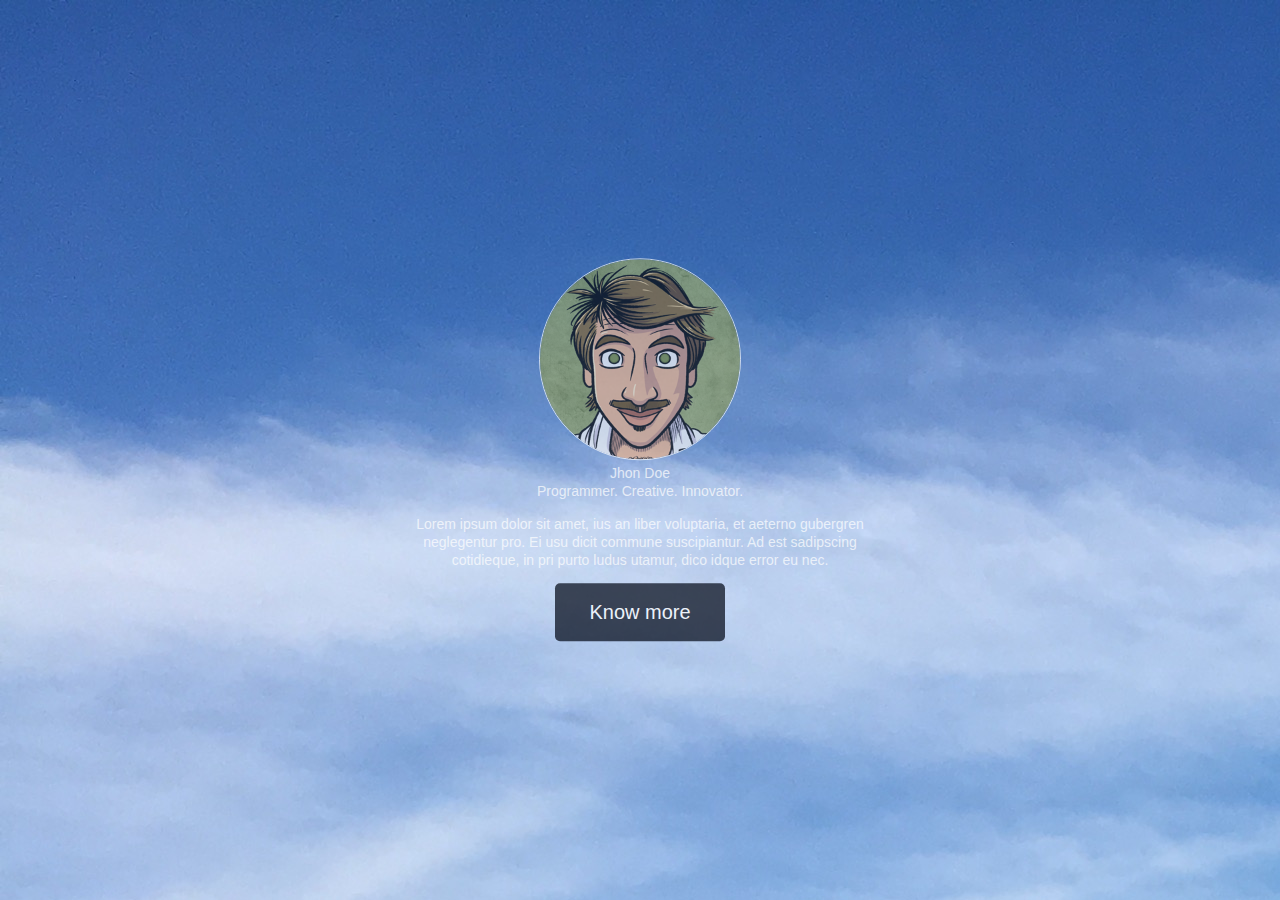
==== index.html @ 94778687 "first commit" ====
<!DOCTYPE html>
<html>
<head>
    <title>Title of the document</title>
    <link rel="stylesheet" href="css/all.css">
    <link href='https://fonts.googleapis.com/css?family=Open+Sans' rel='stylesheet' type='text/css'>
</head>

<body class="index">
<!-- Greeting box section -->
<div class="greeting-box">
    <img src="images/avatar.jpg">
    <p1 class="greeting-box">Jhon Doe</p1>
    <p2 class="greeting-box">Programmer. Creative. Innovator.</p2>
    <p class="greeting-box">Lorem ipsum dolor sit amet, ius an liber voluptaria, et aeterno gubergren neglegentur pro.
        Ei usu dicit commune
        suscipiantur. Ad est sadipscing cotidieque, in pri purto ludus utamur, dico idque error eu nec.
    </p>
    <a href="inner.html" id="know-more">Know more </a>
</div>
</body>
</html>
---- css/all.css ----
/* Each section must be commented*/
article {
    display: block;
    background-color: chartreuse;
    opacity: 0.7;
}

article:hover {
    opacity: 1.0;
}

/* Each section must be commented*/
nav {
    display: block;
    overflow: visible;
    background-color: azure;
    opacity: 0.7;
}

nav:hover {
    opacity: 1.0;
}

/* Each section must be commented*/
form {
    display: block;
    overflow: visible;
    background-color: beige;
    opacity: 0.7;
}

form:hover {
    opacity: 1.0;
}

/* Body section*/
body {
    background-color: thistle;
    opacity: 0.7;
}

body.index {
    background-image: url(../images/background.jpg);
    font: 14px/1.3em 'open_sansregular', 'Arial', 'Tahoma', sans-serif;
    color: white;
}

/* Img section*/
img {
    height: 200px;
    width: 200px;
    border: 1px solid #fff;
    border-radius: 50%;
}

/* Greeting box section */
div.greeting-box {
    width: 470px;

    display: block;
    text-align: center;

    margin: 0;
    position: absolute;
    top: 50%;
    left: 50%;
    transform: translate(-50%, -50%)
}

p1.greeting-box {
    display: block;
    position: static;
    margin-right: auto;
}

p2.greeting-box {
    display: block;
}

p.greeting-box {
    display: block;
}

a#know-more {
    border-radius: 5px;
    background-color: #000614;
    display: block;
    padding: 20px;
    margin: 0px 150px 0px 150px;
    font-family: Arial;
    color: #ffffff;
    font-size: 20px;
    text-decoration: none;
}

a#know-more:hover {
    border-radius: 5px;
    background-color: #26C17E;
    display: block;
}
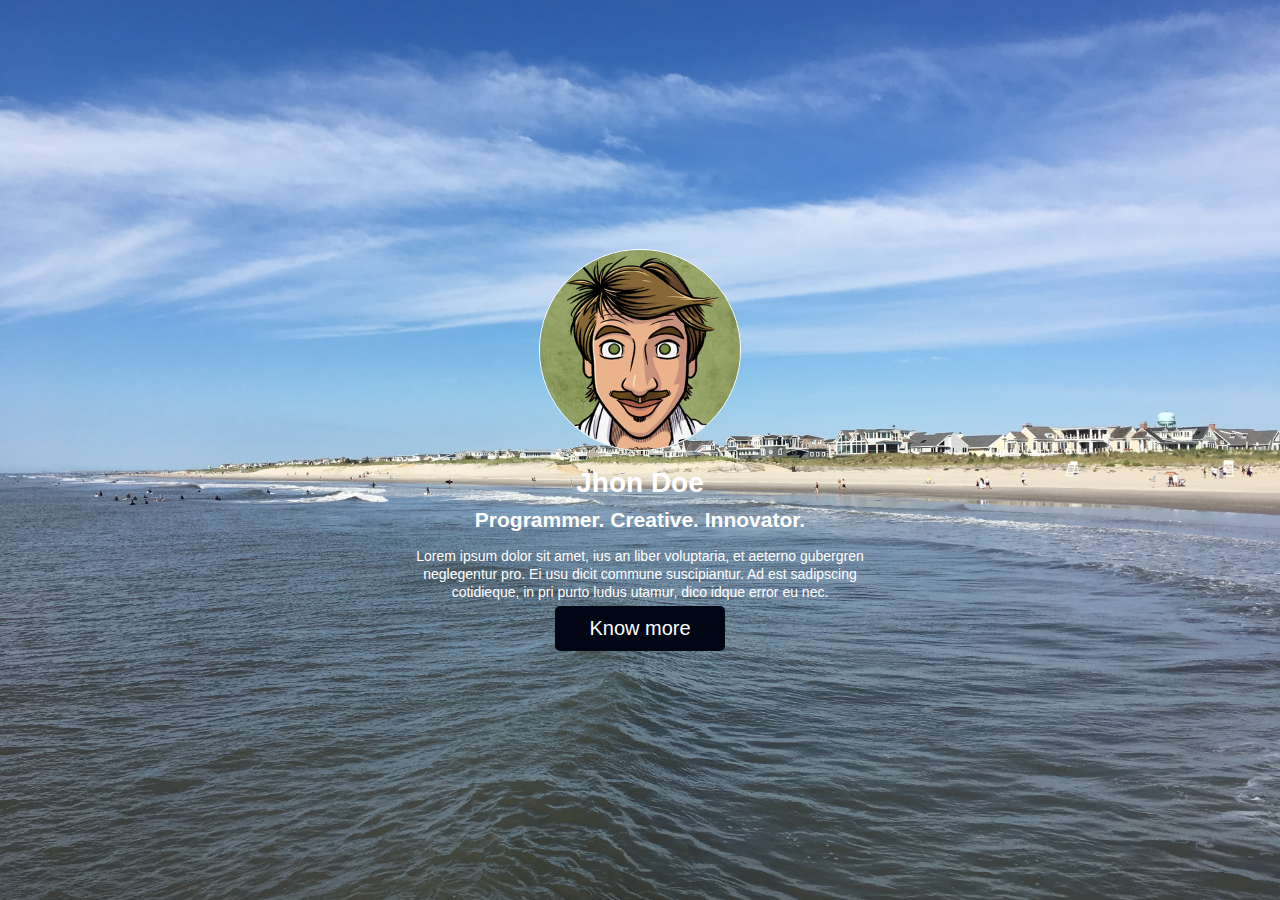
==== commit bc8294c2: "index fixed to semantic version" ====
--- a/index.html
+++ b/index.html
@@ -10,8 +10,8 @@
 <!-- Greeting box section -->
 <div class="greeting-box">
     <img src="images/avatar.jpg">
-    <p1 class="greeting-box">Jhon Doe</p1>
-    <p2 class="greeting-box">Programmer. Creative. Innovator.</p2>
+    <h1 class="greeting-box">Jhon Doe</h1>
+    <h2 class="greeting-box">Programmer. Creative. Innovator.</h2>
     <p class="greeting-box">Lorem ipsum dolor sit amet, ius an liber voluptaria, et aeterno gubergren neglegentur pro.
         Ei usu dicit commune
         suscipiantur. Ad est sadipscing cotidieque, in pri purto ludus utamur, dico idque error eu nec.
--- a/css/all.css
+++ b/css/all.css
@@ -34,13 +34,9 @@
 }
 
 /* Body section*/
-body {
-    background-color: thistle;
-    opacity: 0.7;
-}
-
 body.index {
-    background-image: url(../images/background.jpg);
+    background: url(../images/background.jpg) no-repeat center center fixed;
+    background-size: cover;
     font: 14px/1.3em 'open_sansregular', 'Arial', 'Tahoma', sans-serif;
     color: white;
 }
@@ -56,10 +52,8 @@
 /* Greeting box section */
 div.greeting-box {
     width: 470px;
-
     display: block;
     text-align: center;
-
     margin: 0;
     position: absolute;
     top: 50%;
@@ -70,32 +64,34 @@
 p1.greeting-box {
     display: block;
     position: static;
-    margin-right: auto;
+    font: 45px/48px 'open_sansbold', 'Arial', 'Tahoma', sans-serif;
+    font-weight: 700;
+    margin: 5px 0 5px 0;
 }
 
 p2.greeting-box {
     display: block;
+    font: 30px/33px 'open_sansbold', 'Arial', 'Tahoma', sans-serif;
+    margin: 5px 0 5px 0;
 }
 
 p.greeting-box {
     display: block;
+    margin: 5px 0 5px 0;
 }
 
 a#know-more {
     border-radius: 5px;
+    padding: 20px 10px;
+    font: 20px/5px 'open_sansbold', 'Arial', 'Tahoma', sans-serif;
     background-color: #000614;
     display: block;
-    padding: 20px;
-    margin: 0px 150px 0px 150px;
-    font-family: Arial;
+    margin: 5px 150px 0 150px;
     color: #ffffff;
-    font-size: 20px;
     text-decoration: none;
 }
 
 a#know-more:hover {
-    border-radius: 5px;
     background-color: #26C17E;
-    display: block;
 }
 
